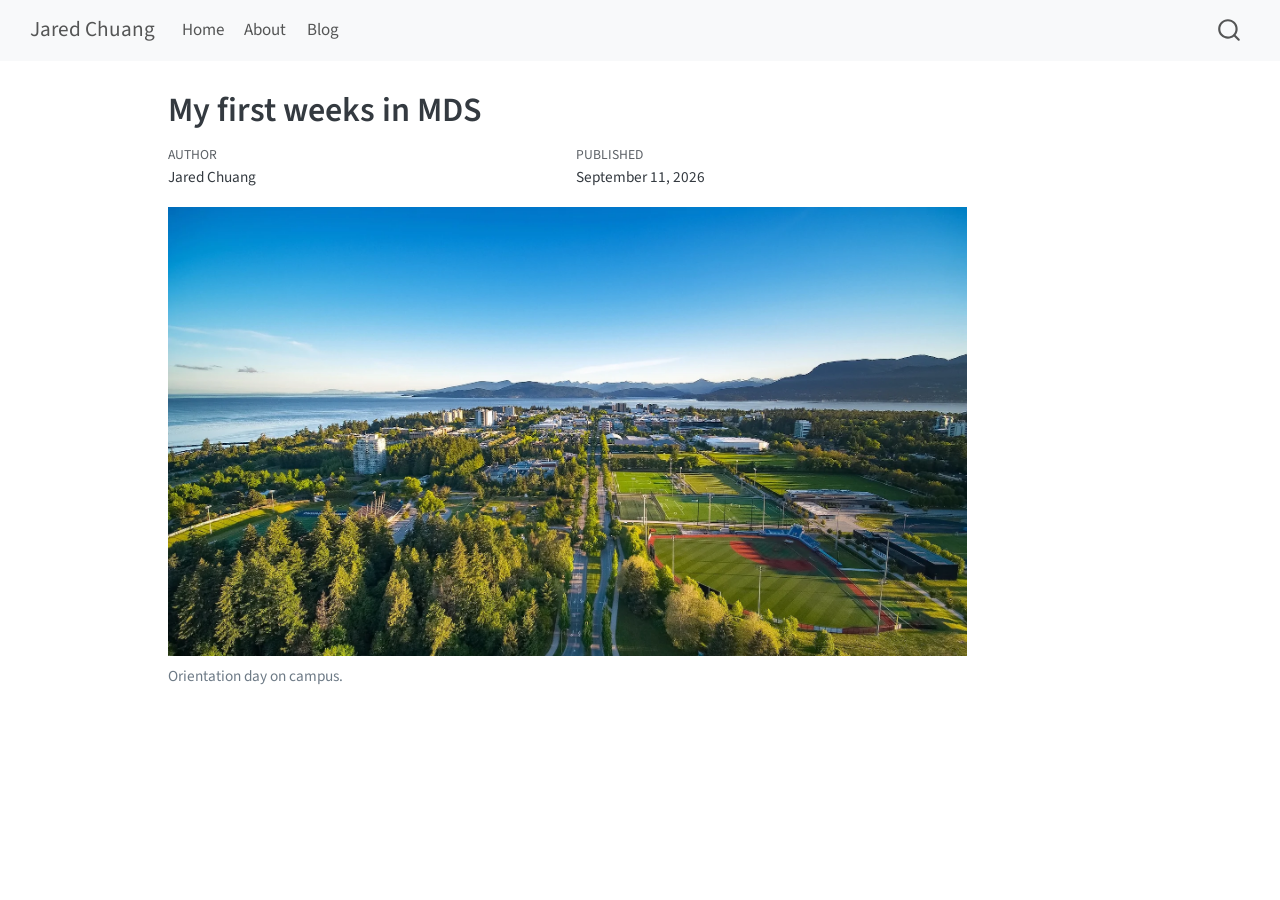
==== docs/posts/first-weeks/index.html @ 5fded7e3 "render site" ====
<!DOCTYPE html>
<html xmlns="http://www.w3.org/1999/xhtml" lang="en" xml:lang="en"><head>

<meta charset="utf-8">
<meta name="generator" content="quarto-1.10.18">

<meta name="viewport" content="width=device-width, initial-scale=1.0, user-scalable=yes">

<meta name="author" content="Jared Chuang">
<meta name="dcterms.date" content="2026-09-11">

<title>My first weeks in MDS – Jared Chuang</title>
<style>
/* Default styles provided by pandoc.
** See https://pandoc.org/MANUAL.html#variables-for-html for config info.
*/
span.smallcaps{font-variant: small-caps;}
div.columns{display: flex; gap: 1.5em;}
div.column{flex: auto;}
@media screen {
div.columns{gap: min(4vw, 1.5em);}
div.column{overflow-x: auto;}
}
div.hanging-indent{margin-left: 1.5em; text-indent: -1.5em;}
ul.task-list{list-style: none;}
ul.task-list li input[type="checkbox"] {
  width: 0.8em;
  margin: 0 0.8em 0.2em -1em; /* quarto-specific, see https://github.com/quarto-dev/quarto-cli/issues/4556 */ 
  vertical-align: middle;
}
</style>


<script src="../../site_libs/quarto-nav/quarto-nav.js"></script>
<script src="../../site_libs/quarto-nav/headroom.min.js"></script>
<script src="../../site_libs/clipboard/clipboard.min.js"></script>
<script src="../../site_libs/quarto-search/autocomplete.umd.js"></script>
<script src="../../site_libs/quarto-search/fuse.min.js"></script>
<script src="../../site_libs/quarto-search/quarto-search.js"></script>
<meta name="quarto:offset" content="../../">
<script src="../../site_libs/quarto-html/quarto.js" type="module"></script>
<script src="../../site_libs/quarto-html/tabsets/tabsets.js" type="module"></script>
<script src="../../site_libs/quarto-html/popper.min.js"></script>
<script src="../../site_libs/quarto-html/tippy.umd.min.js"></script>
<script src="../../site_libs/quarto-html/anchor.min.js"></script>
<link href="../../site_libs/quarto-html/tippy.css" rel="stylesheet">
<link href="../../site_libs/quarto-html/quarto-syntax-highlighting-64a204ab8560d761af7679ceaba22944.css" rel="stylesheet" id="quarto-text-highlighting-styles">
<script src="../../site_libs/bootstrap/bootstrap.min.js"></script>
<link href="../../site_libs/bootstrap/bootstrap-icons.css" rel="stylesheet">
<link href="../../site_libs/bootstrap/bootstrap-286bed706944ed59a1250a1d58202ec4.min.css" rel="stylesheet" append-hash="true" id="quarto-bootstrap" data-mode="light">
<script id="quarto-search-options" type="application/json">{
  "location": "navbar",
  "copy-button": false,
  "collapse-after": 3,
  "panel-placement": "end",
  "type": "overlay",
  "limit": 50,
  "keyboard-shortcut": [
    "f",
    "/",
    "s"
  ],
  "show-item-context": false,
  "language": {
    "search-no-results-text": "No results",
    "search-matching-documents-text": "matching documents",
    "search-copy-link-title": "Copy link to search",
    "search-hide-matches-text": "Hide additional matches",
    "search-more-match-text": "more match in this document",
    "search-more-matches-text": "more matches in this document",
    "search-clear-button-title": "Clear",
    "search-text-placeholder": "",
    "search-detached-cancel-button-title": "Cancel",
    "search-submit-button-title": "Submit",
    "search-label": "Search"
  }
}</script>


<link rel="stylesheet" href="../../styles.css">
</head>

<body class="nav-fixed quarto-light">

<div id="quarto-search-results"></div>
  <header id="quarto-header" class="headroom fixed-top">
    <nav class="navbar navbar-expand-lg " data-bs-theme="dark">
      <div class="navbar-container container-fluid">
      <div class="navbar-brand-container mx-auto">
    <a class="navbar-brand" href="../../index.html">
    <span class="navbar-title">Jared Chuang</span>
    </a>
  </div>
            <div id="quarto-search" class="" title="Search"></div>
          <button class="navbar-toggler" type="button" data-bs-toggle="collapse" data-bs-target="#navbarCollapse" aria-controls="navbarCollapse" role="menu" aria-expanded="false" aria-label="Toggle navigation" onclick="if (window.quartoToggleHeadroom) { window.quartoToggleHeadroom(); }">
  <span class="navbar-toggler-icon"></span>
</button>
          <div class="collapse navbar-collapse" id="navbarCollapse">
            <ul class="navbar-nav navbar-nav-scroll me-auto">
  <li class="nav-item">
    <a class="nav-link" href="../../index.html"> 
<span class="menu-text">Home</span></a>
  </li>  
  <li class="nav-item">
    <a class="nav-link" href="../../about.html"> 
<span class="menu-text">About</span></a>
  </li>  
  <li class="nav-item">
    <a class="nav-link" href="../../blog.html"> 
<span class="menu-text">Blog</span></a>
  </li>  
</ul>
          </div> <!-- /navcollapse -->
            <div class="quarto-navbar-tools">
</div>
      </div> <!-- /container-fluid -->
    </nav>
</header>
<!-- content -->
<div id="quarto-content" class="quarto-container page-columns page-rows-contents page-layout-article page-navbar">
<!-- sidebar -->
<!-- margin-sidebar -->
    <div id="quarto-margin-sidebar" class="sidebar margin-sidebar zindex-bottom">
        
    </div>
<!-- main -->
<main class="content" id="quarto-document-content">

<header id="title-block-header" class="quarto-title-block default">
<div class="quarto-title">
<h1 class="title">My first weeks in MDS</h1>
</div>



<div class="quarto-title-meta">

    <div>
    <div class="quarto-title-meta-heading">Author</div>
    <div class="quarto-title-meta-contents">
             <p>Jared Chuang </p>
          </div>
  </div>
    
    <div>
    <div class="quarto-title-meta-heading">Published</div>
    <div class="quarto-title-meta-contents">
      <p class="date">September 11, 2026</p>
    </div>
  </div>
  
    
  </div>
  


</header>


<div class="quarto-figure quarto-figure-center">
<figure class="figure">
<p><img src="../../images/ubc-vancouver-campus.webp" class="img-fluid figure-img"></p>
<figcaption>Orientation day on campus.</figcaption>
</figure>
</div>



</main> <!-- /main -->
<script id="quarto-html-after-body" type="application/javascript">
  window.document.addEventListener("DOMContentLoaded", function (event) {
    const icon = "";
    const anchorJS = new window.AnchorJS();
    anchorJS.options = {
      placement: 'right',
      icon: icon
    };
    anchorJS.add('.anchored');
    const isCodeAnnotation = (el) => {
      for (const clz of el.classList) {
        if (clz.startsWith('code-annotation-')) {                     
          return true;
        }
      }
      return false;
    }
    const onCopySuccess = function(e) {
      // button target
      const button = e.trigger;
      // don't keep focus
      button.blur();
      // flash "checked"
      button.classList.add('code-copy-button-checked');
      var currentTitle = button.getAttribute("title");
      button.setAttribute("title", "Copied!");
      let tooltip;
      if (window.bootstrap) {
        button.setAttribute("data-bs-toggle", "tooltip");
        button.setAttribute("data-bs-placement", "left");
        button.setAttribute("data-bs-title", "Copied!");
        tooltip = new bootstrap.Tooltip(button, 
          { trigger: "manual", 
            customClass: "code-copy-button-tooltip",
            offset: [0, -8]});
        tooltip.show();    
      }
      setTimeout(function() {
        if (tooltip) {
          tooltip.hide();
          button.removeAttribute("data-bs-title");
          button.removeAttribute("data-bs-toggle");
          button.removeAttribute("data-bs-placement");
        }
        button.setAttribute("title", currentTitle);
        button.classList.remove('code-copy-button-checked');
      }, 1000);
      // clear code selection
      e.clearSelection();
    }
    const getTextToCopy = function(trigger) {
      const outerScaffold = trigger.parentElement.cloneNode(true);
      const codeEl = outerScaffold.querySelector('code');
      for (const childEl of codeEl.children) {
        if (isCodeAnnotation(childEl)) {
          childEl.remove();
        }
      }
      return codeEl.innerText;
    }
    const clipboard = new window.ClipboardJS('.code-copy-button:not([data-in-quarto-modal])', {
      text: getTextToCopy
    });
    clipboard.on('success', onCopySuccess);
    if (window.document.getElementById('quarto-embedded-source-code-modal')) {
      const clipboardModal = new window.ClipboardJS('.code-copy-button[data-in-quarto-modal]', {
        text: getTextToCopy,
        container: window.document.getElementById('quarto-embedded-source-code-modal')
      });
      clipboardModal.on('success', onCopySuccess);
    }
      var localhostRegex = new RegExp(/^(?:http|https):\/\/localhost\:?[0-9]*\//);
      var mailtoRegex = new RegExp(/^mailto:/);
        var filterRegex = new RegExp('/' + window.location.host + '/');
      var isInternal = (href) => {
          return filterRegex.test(href) || localhostRegex.test(href) || mailtoRegex.test(href);
      }
      // Inspect non-navigation links and adorn them if external
     var links = window.document.querySelectorAll('a[href]:not(.nav-link):not(.navbar-brand):not(.toc-action):not(.sidebar-link):not(.sidebar-item-toggle):not(.pagination-link):not(.no-external):not([aria-hidden]):not(.dropdown-item):not(.quarto-navigation-tool):not(.about-link)');
      for (var i=0; i<links.length; i++) {
        const link = links[i];
        if (!isInternal(link.href)) {
          // undo the damage that might have been done by quarto-nav.js in the case of
          // links that we want to consider external
          if (link.dataset.originalHref !== undefined) {
            link.href = link.dataset.originalHref;
          }
        }
      }
    function tippyHover(el, contentFn, onTriggerFn, onUntriggerFn) {
      const config = {
        allowHTML: true,
        maxWidth: 500,
        delay: 100,
        arrow: false,
        appendTo: function(el) {
            return el.parentElement;
        },
        interactive: true,
        interactiveBorder: 10,
        theme: 'quarto',
        placement: 'bottom-start',
      };
      if (contentFn) {
        config.content = contentFn;
      }
      if (onTriggerFn) {
        config.onTrigger = onTriggerFn;
      }
      if (onUntriggerFn) {
        config.onUntrigger = onUntriggerFn;
      }
      window.tippy(el, config); 
    }
    const noterefs = window.document.querySelectorAll('a[role="doc-noteref"]');
    for (var i=0; i<noterefs.length; i++) {
      const ref = noterefs[i];
      tippyHover(ref, function() {
        // use id or data attribute instead here
        let href = ref.getAttribute('data-footnote-href') || ref.getAttribute('href');
        try { href = new URL(href).hash; } catch {}
        const id = href.replace(/^#\/?/, "");
        const note = window.document.getElementById(id);
        if (note) {
          return note.innerHTML;
        } else {
          return "";
        }
      });
    }
    const xrefs = window.document.querySelectorAll('a.quarto-xref');
    const processXRef = (id, note) => {
      // Strip column container classes
      const stripColumnClz = (el) => {
        el.classList.remove("page-full", "page-columns");
        if (el.children) {
          for (const child of el.children) {
            stripColumnClz(child);
          }
        }
      }
      stripColumnClz(note)
      if (id === null || id.startsWith('sec-')) {
        // Special case sections, only their first couple elements
        const container = document.createElement("div");
        if (note.children && note.children.length > 2) {
          container.appendChild(note.children[0].cloneNode(true));
          for (let i = 1; i < note.children.length; i++) {
            const child = note.children[i];
            if (child.tagName === "P" && child.innerText === "") {
              continue;
            } else {
              container.appendChild(child.cloneNode(true));
              break;
            }
          }
          if (window.Quarto?.typesetMath) {
            window.Quarto.typesetMath(container);
          }
          return container.innerHTML
        } else {
          if (window.Quarto?.typesetMath) {
            window.Quarto.typesetMath(note);
          }
          return note.innerHTML;
        }
      } else {
        // Remove any anchor links if they are present
        const anchorLink = note.querySelector('a.anchorjs-link');
        if (anchorLink) {
          anchorLink.remove();
        }
        if (window.Quarto?.typesetMath) {
          window.Quarto.typesetMath(note);
        }
        if (note.classList.contains("callout")) {
          return note.outerHTML;
        } else {
          return note.innerHTML;
        }
      }
    }
    for (var i=0; i<xrefs.length; i++) {
      const xref = xrefs[i];
      tippyHover(xref, undefined, function(instance) {
        instance.disable();
        let url = xref.getAttribute('href');
        let hash = undefined; 
        if (url.startsWith('#')) {
          hash = url;
        } else {
          try { hash = new URL(url).hash; } catch {}
        }
        if (hash) {
          const id = hash.replace(/^#\/?/, "");
          const note = window.document.getElementById(id);
          if (note !== null) {
            try {
              const html = processXRef(id, note.cloneNode(true));
              instance.setContent(html);
            } finally {
              instance.enable();
              instance.show();
            }
          } else {
            // See if we can fetch this
            fetch(url.split('#')[0])
            .then(res => res.text())
            .then(html => {
              const parser = new DOMParser();
              const htmlDoc = parser.parseFromString(html, "text/html");
              const note = htmlDoc.getElementById(id);
              if (note !== null) {
                const html = processXRef(id, note);
                instance.setContent(html);
              } 
            }).finally(() => {
              instance.enable();
              instance.show();
            });
          }
        } else {
          // See if we can fetch a full url (with no hash to target)
          // This is a special case and we should probably do some content thinning / targeting
          fetch(url)
          .then(res => res.text())
          .then(html => {
            const parser = new DOMParser();
            const htmlDoc = parser.parseFromString(html, "text/html");
            const note = htmlDoc.querySelector('main.content');
            if (note !== null) {
              // This should only happen for chapter cross references
              // (since there is no id in the URL)
              // remove the first header
              if (note.children.length > 0 && note.children[0].tagName === "HEADER") {
                note.children[0].remove();
              }
              const html = processXRef(null, note);
              instance.setContent(html);
            } 
          }).finally(() => {
            instance.enable();
            instance.show();
          });
        }
      }, function(instance) {
      });
    }
        let selectedAnnoteEl;
        const selectorForAnnotation = ( cell, annotation) => {
          let cellAttr = 'data-code-cell="' + cell + '"';
          let lineAttr = 'data-code-annotation="' +  annotation + '"';
          const selector = 'span[' + cellAttr + '][' + lineAttr + ']';
          return selector;
        }
        const selectCodeLines = (annoteEl) => {
          const doc = window.document;
          const targetCell = annoteEl.getAttribute("data-target-cell");
          const targetAnnotation = annoteEl.getAttribute("data-target-annotation");
          const annoteSpan = window.document.querySelector(selectorForAnnotation(targetCell, targetAnnotation));
          const lines = annoteSpan.getAttribute("data-code-lines").split(",");
          const lineIds = lines.map((line) => {
            return targetCell + "-" + line;
          })
          let top = null;
          let height = null;
          let parent = null;
          if (lineIds.length > 0) {
              //compute the position of the single el (top and bottom and make a div)
              const el = window.document.getElementById(lineIds[0]);
              top = el.offsetTop;
              height = el.offsetHeight;
              parent = el.parentElement.parentElement;
            if (lineIds.length > 1) {
              const lastEl = window.document.getElementById(lineIds[lineIds.length - 1]);
              const bottom = lastEl.offsetTop + lastEl.offsetHeight;
              height = bottom - top;
            }
            if (top !== null && height !== null && parent !== null) {
              // cook up a div (if necessary) and position it 
              let div = window.document.getElementById("code-annotation-line-highlight");
              if (div === null) {
                div = window.document.createElement("div");
                div.setAttribute("id", "code-annotation-line-highlight");
                div.style.position = 'absolute';
                parent.appendChild(div);
              }
              div.style.top = top - 2 + "px";
              div.style.height = height + 4 + "px";
              div.style.left = 0;
              let gutterDiv = window.document.getElementById("code-annotation-line-highlight-gutter");
              if (gutterDiv === null) {
                gutterDiv = window.document.createElement("div");
                gutterDiv.setAttribute("id", "code-annotation-line-highlight-gutter");
                gutterDiv.style.position = 'absolute';
                const codeCell = window.document.getElementById(targetCell);
                const gutter = codeCell.querySelector('.code-annotation-gutter');
                gutter.appendChild(gutterDiv);
              }
              gutterDiv.style.top = top - 2 + "px";
              gutterDiv.style.height = height + 4 + "px";
            }
            selectedAnnoteEl = annoteEl;
          }
        };
        const unselectCodeLines = () => {
          const elementsIds = ["code-annotation-line-highlight", "code-annotation-line-highlight-gutter"];
          elementsIds.forEach((elId) => {
            const div = window.document.getElementById(elId);
            if (div) {
              div.remove();
            }
          });
          selectedAnnoteEl = undefined;
        };
          // Handle positioning of the toggle
      window.addEventListener(
        "resize",
        throttle(() => {
          elRect = undefined;
          if (selectedAnnoteEl) {
            selectCodeLines(selectedAnnoteEl);
          }
        }, 10)
      );
      function throttle(fn, ms) {
      let throttle = false;
      let timer;
        return (...args) => {
          if(!throttle) { // first call gets through
              fn.apply(this, args);
              throttle = true;
          } else { // all the others get throttled
              if(timer) clearTimeout(timer); // cancel #2
              timer = setTimeout(() => {
                fn.apply(this, args);
                timer = throttle = false;
              }, ms);
          }
        };
      }
        // Attach click handler to the DT
        const annoteDls = window.document.querySelectorAll('dt[data-target-cell]');
        for (const annoteDlNode of annoteDls) {
          annoteDlNode.addEventListener('click', (event) => {
            const clickedEl = event.target;
            if (clickedEl !== selectedAnnoteEl) {
              unselectCodeLines();
              const activeEl = window.document.querySelector('dt[data-target-cell].code-annotation-active');
              if (activeEl) {
                activeEl.classList.remove('code-annotation-active');
              }
              selectCodeLines(clickedEl);
              clickedEl.classList.add('code-annotation-active');
            } else {
              // Unselect the line
              unselectCodeLines();
              clickedEl.classList.remove('code-annotation-active');
            }
          });
        }
    const findCites = (el) => {
      const parentEl = el.parentElement;
      if (parentEl) {
        const cites = parentEl.dataset.cites;
        if (cites) {
          return {
            el,
            cites: cites.split(' ')
          };
        } else {
          return findCites(el.parentElement)
        }
      } else {
        return undefined;
      }
    };
    var bibliorefs = window.document.querySelectorAll('a[role="doc-biblioref"]');
    for (var i=0; i<bibliorefs.length; i++) {
      const ref = bibliorefs[i];
      const citeInfo = findCites(ref);
      if (citeInfo) {
        tippyHover(citeInfo.el, function() {
          var popup = window.document.createElement('div');
          citeInfo.cites.forEach(function(cite) {
            var citeDiv = window.document.createElement('div');
            citeDiv.classList.add('hanging-indent');
            citeDiv.classList.add('csl-entry');
            var biblioDiv = window.document.getElementById('ref-' + cite);
            if (biblioDiv) {
              citeDiv.innerHTML = biblioDiv.innerHTML;
            }
            popup.appendChild(citeDiv);
          });
          return popup.innerHTML;
        });
      }
    }
  });
  </script>
</div> <!-- /content -->




</body></html>
---- docs/site_libs/quarto-html/tippy.css ----
.tippy-box[data-animation=fade][data-state=hidden]{opacity:0}[data-tippy-root]{max-width:calc(100vw - 10px)}.tippy-box{position:relative;background-color:#333;color:#fff;border-radius:4px;font-size:14px;line-height:1.4;white-space:normal;outline:0;transition-property:transform,visibility,opacity}.tippy-box[data-placement^=top]>.tippy-arrow{bottom:0}.tippy-box[data-placement^=top]>.tippy-arrow:before{bottom:-7px;left:0;border-width:8px 8px 0;border-top-color:initial;transform-origin:center top}.tippy-box[data-placement^=bottom]>.tippy-arrow{top:0}.tippy-box[data-placement^=bottom]>.tippy-arrow:before{top:-7px;left:0;border-width:0 8px 8px;border-bottom-color:initial;transform-origin:center bottom}.tippy-box[data-placement^=left]>.tippy-arrow{right:0}.tippy-box[data-placement^=left]>.tippy-arrow:before{border-width:8px 0 8px 8px;border-left-color:initial;right:-7px;transform-origin:center left}.tippy-box[data-placement^=right]>.tippy-arrow{left:0}.tippy-box[data-placement^=right]>.tippy-arrow:before{left:-7px;border-width:8px 8px 8px 0;border-right-color:initial;transform-origin:center right}.tippy-box[data-inertia][data-state=visible]{transition-timing-function:cubic-bezier(.54,1.5,.38,1.11)}.tippy-arrow{width:16px;height:16px;color:#333}.tippy-arrow:before{content:"";position:absolute;border-color:transparent;border-style:solid}.tippy-content{position:relative;padding:5px 9px;z-index:1}
---- docs/site_libs/quarto-html/quarto-syntax-highlighting-64a204ab8560d761af7679ceaba22944.css ----
/* quarto syntax highlight colors */
:root {
  --quarto-hl-ot-color: #003B4F;
  --quarto-hl-at-color: #657422;
  --quarto-hl-ss-color: #20794D;
  --quarto-hl-an-color: #5E5E5E;
  --quarto-hl-fu-color: #4758AB;
  --quarto-hl-st-color: #20794D;
  --quarto-hl-cf-color: #003B4F;
  --quarto-hl-op-color: #5E5E5E;
  --quarto-hl-er-color: #AD0000;
  --quarto-hl-bn-color: #AD0000;
  --quarto-hl-al-color: #AD0000;
  --quarto-hl-va-color: #111111;
  --quarto-hl-bu-color: inherit;
  --quarto-hl-ex-color: inherit;
  --quarto-hl-pp-color: #AD0000;
  --quarto-hl-in-color: #5E5E5E;
  --quarto-hl-vs-color: #20794D;
  --quarto-hl-wa-color: #5E5E5E;
  --quarto-hl-do-color: #5E5E5E;
  --quarto-hl-im-color: #00769E;
  --quarto-hl-ch-color: #20794D;
  --quarto-hl-dt-color: #AD0000;
  --quarto-hl-fl-color: #AD0000;
  --quarto-hl-co-color: #5E5E5E;
  --quarto-hl-cv-color: #5E5E5E;
  --quarto-hl-cn-color: #8f5902;
  --quarto-hl-sc-color: #5E5E5E;
  --quarto-hl-dv-color: #AD0000;
  --quarto-hl-kw-color: #003B4F;
}

/* other quarto variables */
:root {
  --quarto-font-monospace: SFMono-Regular, Menlo, Monaco, Consolas, "Liberation Mono", "Courier New", monospace;
}

/* syntax highlight based on Pandoc's rules */
pre > code.sourceCode > span {
  color: #003B4F;
}

code.sourceCode > span {
  color: #003B4F;
}

div.sourceCode,
div.sourceCode pre.sourceCode {
  color: #003B4F;
}

/* Normal */
code span {
  color: #003B4F;
}

/* Alert */
code span.al {
  color: #AD0000;
  font-style: inherit;
}

/* Annotation */
code span.an {
  color: #5E5E5E;
  font-style: inherit;
}

/* Attribute */
code span.at {
  color: #657422;
  font-style: inherit;
}

/* BaseN */
code span.bn {
  color: #AD0000;
  font-style: inherit;
}

/* BuiltIn */
code span.bu {
  font-style: inherit;
}

/* ControlFlow */
code span.cf {
  color: #003B4F;
  font-weight: bold;
  font-style: inherit;
}

/* Char */
code span.ch {
  color: #20794D;
  font-style: inherit;
}

/* Constant */
code span.cn {
  color: #8f5902;
  font-style: inherit;
}

/* Comment */
code span.co {
  color: #5E5E5E;
  font-style: inherit;
}

/* CommentVar */
code span.cv {
  color: #5E5E5E;
  font-style: italic;
}

/* Documentation */
code span.do {
  color: #5E5E5E;
  font-style: italic;
}

/* DataType */
code span.dt {
  color: #AD0000;
  font-style: inherit;
}

/* DecVal */
code span.dv {
  color: #AD0000;
  font-style: inherit;
}

/* Error */
code span.er {
  color: #AD0000;
  font-style: inherit;
}

/* Extension */
code span.ex {
  font-style: inherit;
}

/* Float */
code span.fl {
  color: #AD0000;
  font-style: inherit;
}

/* Function */
code span.fu {
  color: #4758AB;
  font-style: inherit;
}

/* Import */
code span.im {
  color: #00769E;
  font-style: inherit;
}

/* Information */
code span.in {
  color: #5E5E5E;
  font-style: inherit;
}

/* Keyword */
code span.kw {
  color: #003B4F;
  font-weight: bold;
  font-style: inherit;
}

/* Operator */
code span.op {
  color: #5E5E5E;
  font-style: inherit;
}

/* Other */
code span.ot {
  color: #003B4F;
  font-style: inherit;
}

/* Preprocessor */
code span.pp {
  color: #AD0000;
  font-style: inherit;
}

/* SpecialChar */
code span.sc {
  color: #5E5E5E;
  font-style: inherit;
}

/* SpecialString */
code span.ss {
  color: #20794D;
  font-style: inherit;
}

/* String */
code span.st {
  color: #20794D;
  font-style: inherit;
}

/* Variable */
code span.va {
  color: #111111;
  font-style: inherit;
}

/* VerbatimString */
code span.vs {
  color: #20794D;
  font-style: inherit;
}

/* Warning */
code span.wa {
  color: #5E5E5E;
  font-style: italic;
}

.prevent-inlining {
  content: "</";
}

/*# sourceMappingURL=9d8d5bb603a83b8298b89080a598c93b.css.map */
---- docs/styles.css ----
/* css styles */
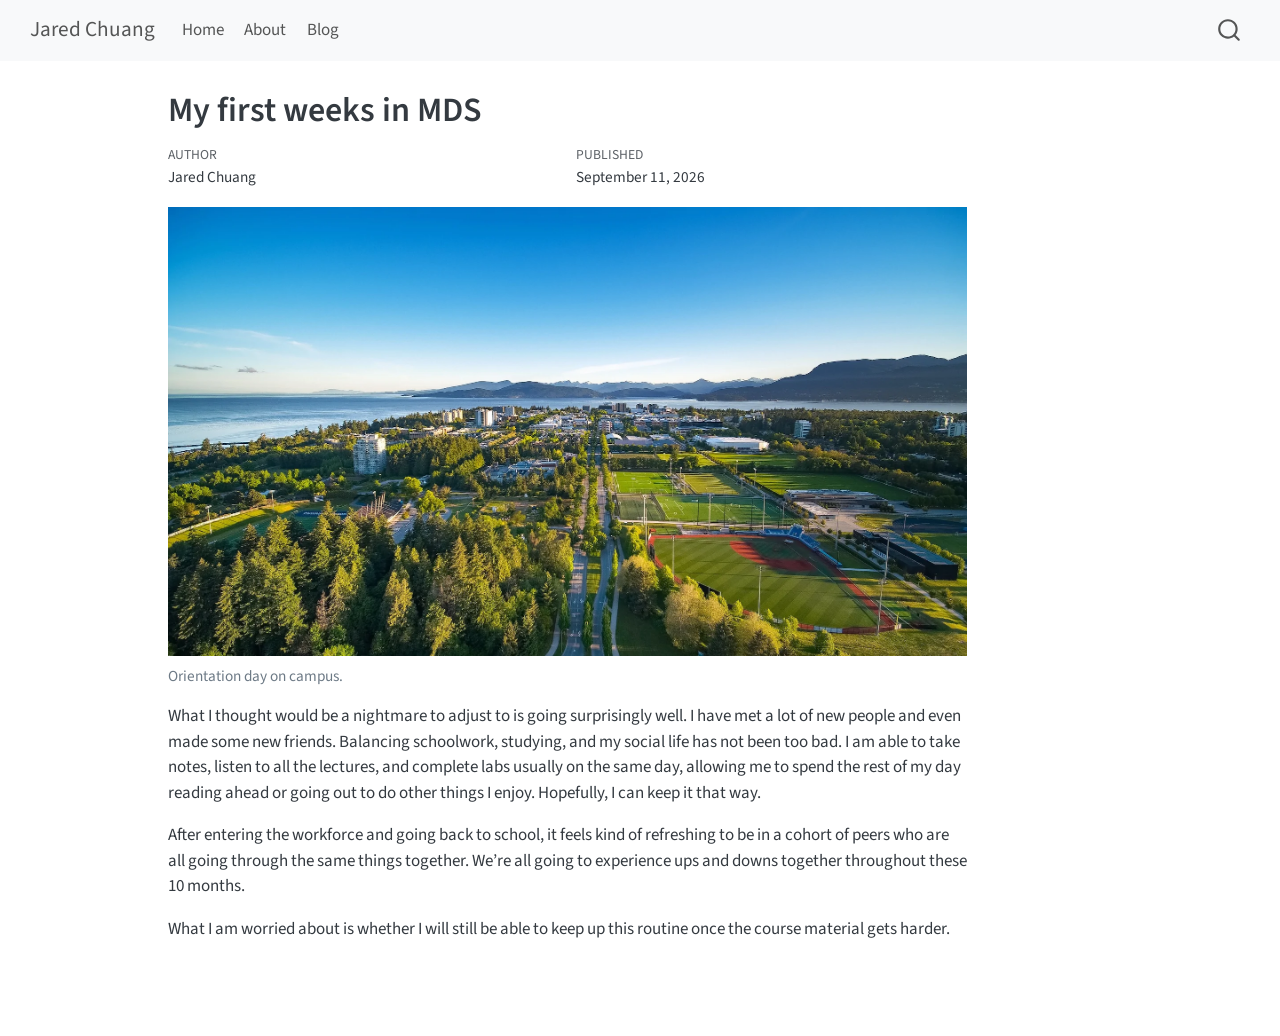
==== commit 1a0e3fd1: "feat: render blog" ====
--- a/docs/posts/first-weeks/index.html
+++ b/docs/posts/first-weeks/index.html
@@ -163,6 +163,9 @@
 <figcaption>Orientation day on campus.</figcaption>
 </figure>
 </div>
+<p>What I thought would be a nightmare to adjust to is going surprisingly well. I have met a lot of new people and even made some new friends. Balancing schoolwork, studying, and my social life has not been too bad. I am able to take notes, listen to all the lectures, and complete labs usually on the same day, allowing me to spend the rest of my day reading ahead or going out to do other things I enjoy. Hopefully, I can keep it that way.</p>
+<p>After entering the workforce and going back to school, it feels kind of refreshing to be in a cohort of peers who are all going through the same things together. We’re all going to experience ups and downs together throughout these 10 months.</p>
+<p>What I am worried about is whether I will still be able to keep up this routine once the course material gets harder.</p>
 
 
 
